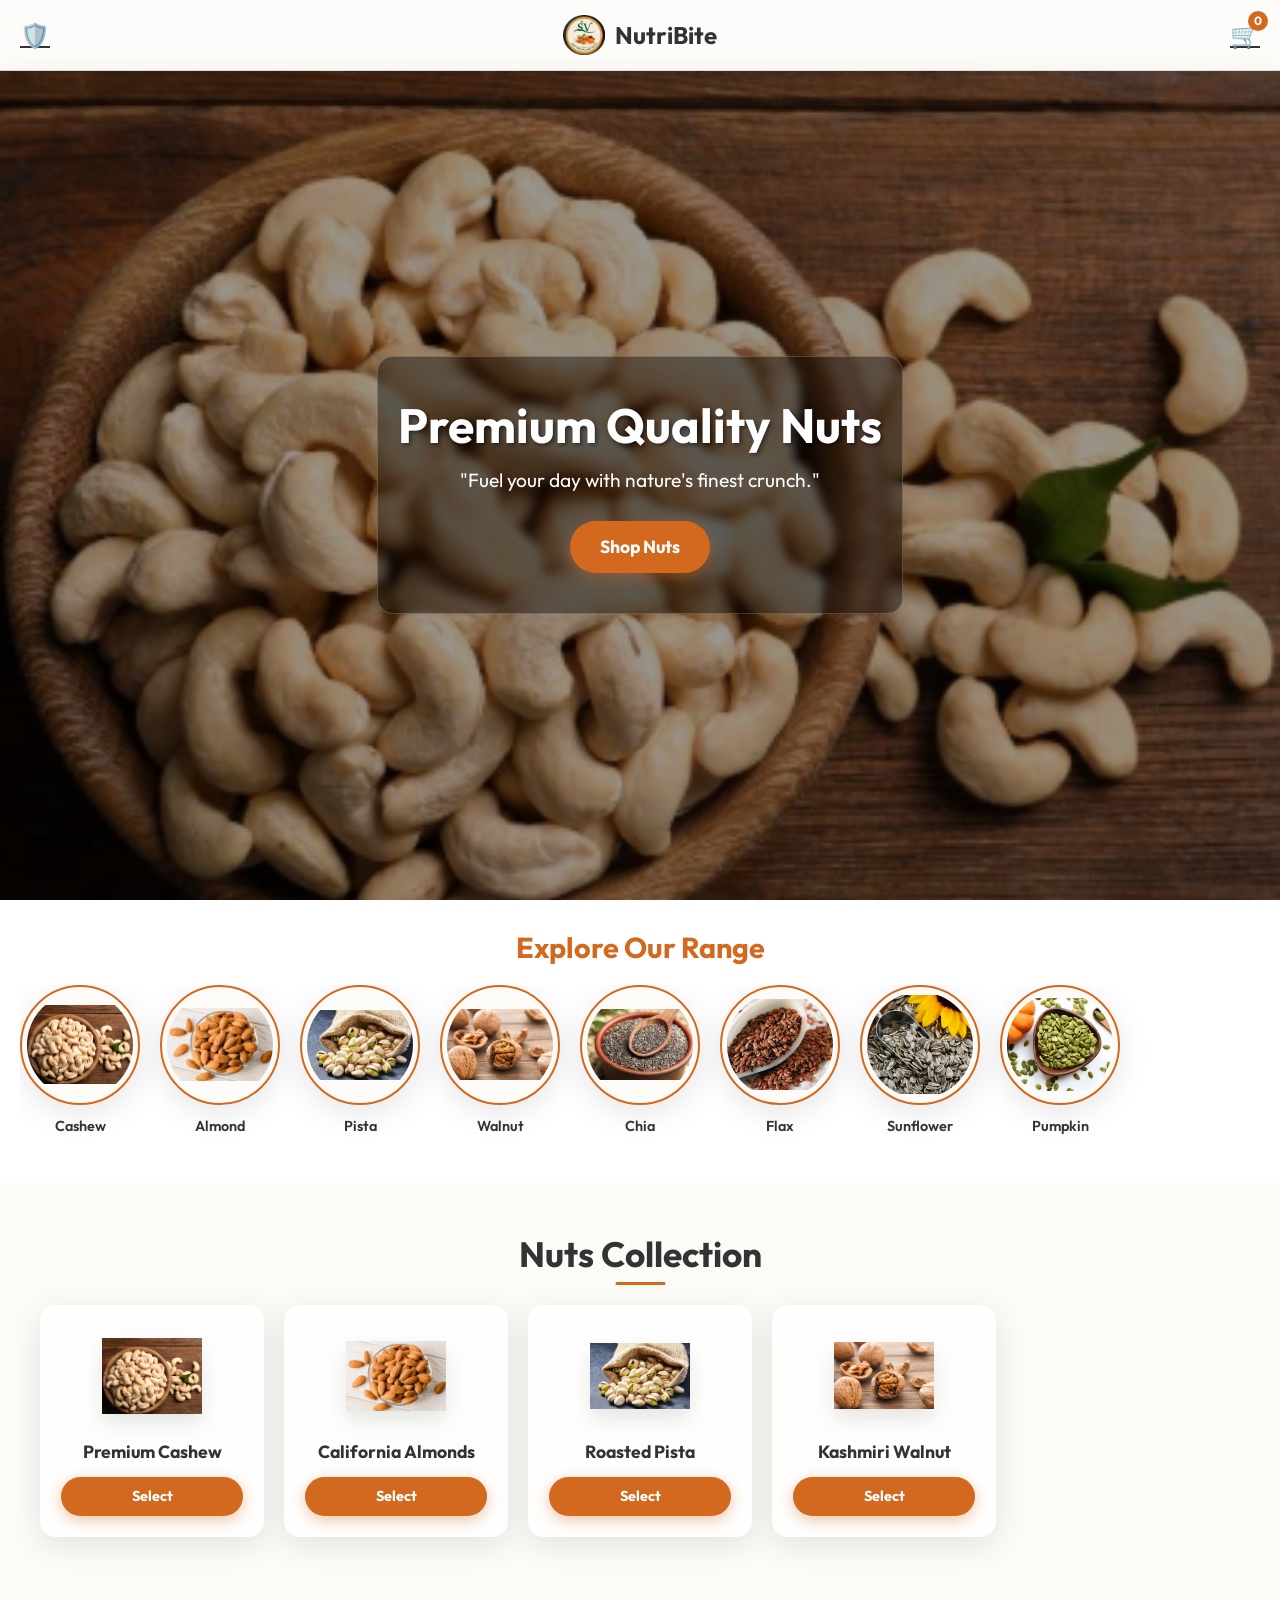
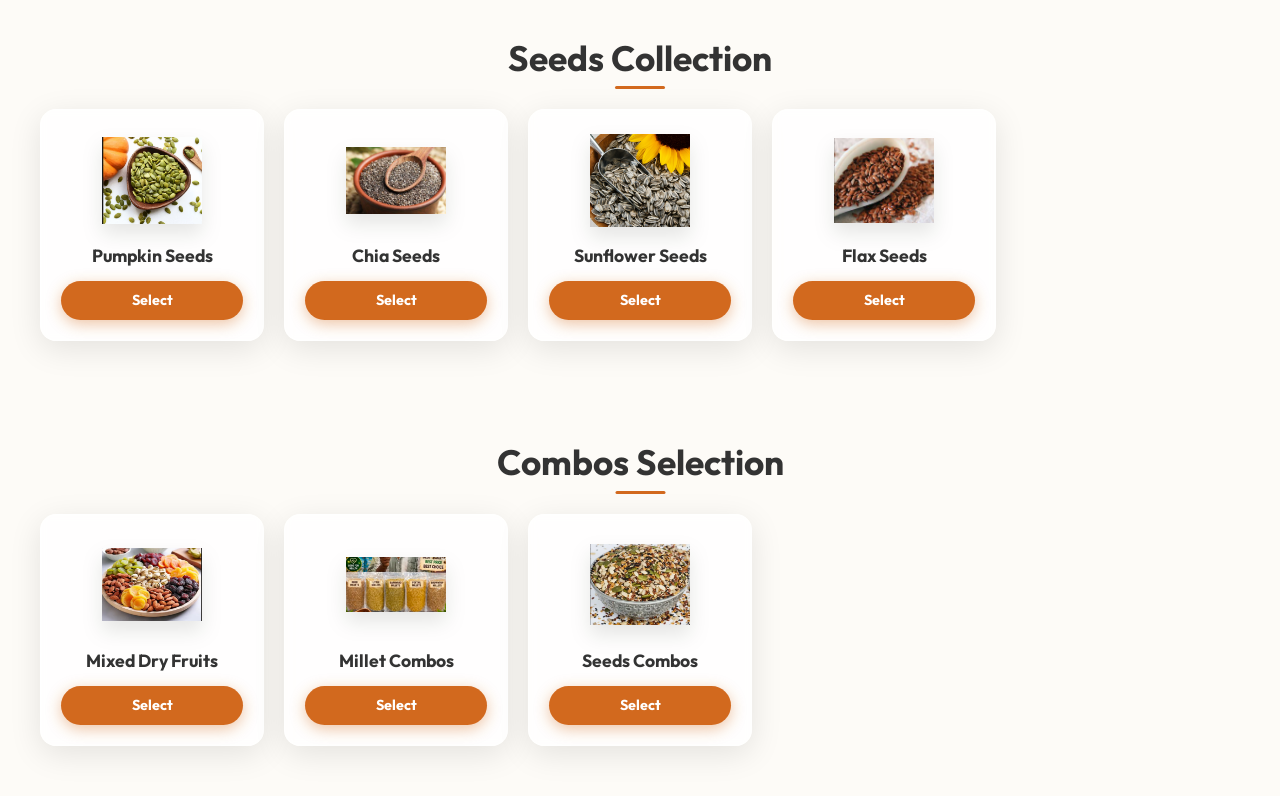
==== index.html @ 3ff00e0b "Initial commit" ====
<!DOCTYPE html>
<html lang="en">
<head>
  <meta charset="UTF-8">
  <meta name="viewport" content="width=device-width, initial-scale=1.0">
  <title>Premium Nuts & Seeds</title>
  <link href="https://fonts.googleapis.com/css2?family=Outfit:wght@300;400;600;700&display=swap" rel="stylesheet">
  <link rel="stylesheet" href="styles.css">
</head>
<body>

  <!-- Top Navigation -->
  <header>
    <a href="admin.html" class="icon-btn" title="Admin Access">🛡️</a>
    <a href="index.html" class="logo-container">
      <img src="logo.png" alt="Logo">
      <h2>NutriBite</h2>
    </a>
    <div class="header-icons">
      <a href="checkout.html" class="icon-btn" title="Cart">
        🛒<span id="cart-count" class="cart-count">0</span>
      </a>
    </div>
  </header>

  <main>
    <!-- Scrollable Hero Sections -->
    <div class="hero-container">
      <section class="hero-section hero-nuts" style="background-image: url('c1.png');">
        <div class="hero-content">
          <h1>Premium Quality Nuts</h1>
          <p>"Fuel your day with nature's finest crunch."</p>
          <a href="#nuts" class="shop-btn">Shop Nuts</a>
        </div>
      </section>

      <section class="hero-section hero-seeds" style="background-image: url('pum.png');">
        <div class="hero-content">
          <h1>Nutritious Seeds</h1>
          <p>"Top quality, hand-packed for your wellness."</p>
          <a href="#seeds" class="shop-btn">Shop Seeds</a>
        </div>
      </section>

      <section class="hero-section hero-combos" style="background-image: url('nut.png');">
        <div class="hero-content">
          <h1>Signature Combos</h1>
          <p>"The perfect blend of taste and health."</p>
          <a href="#combos" class="shop-btn">Shop Combos</a>
        </div>
      </section>
    </div>

    <!-- Sliding Circular Menu -->
    <section class="slider-container">
      <h2>Explore Our Range</h2>
      <div class="circular-slider">
        <a href="product.html?id=cashew" class="circle-item">
          <div class="circle-img-wrap"><img src="c1.png" alt="Cashew"></div>
          <span>Cashew</span>
        </a>
        <a href="product.html?id=almond" class="circle-item">
          <div class="circle-img-wrap"><img src="b1.png" alt="Almond"></div>
          <span>Almond</span>
        </a>
        <a href="product.html?id=pista" class="circle-item">
          <div class="circle-img-wrap"><img src="p1.png" alt="Pista"></div>
          <span>Pista</span>
        </a>
        <a href="product.html?id=walnut" class="circle-item">
          <div class="circle-img-wrap"><img src="w1.png" alt="Walnut"></div>
          <span>Walnut</span>
        </a>
        <a href="product.html?id=chia" class="circle-item">
          <div class="circle-img-wrap"><img src="chia.png" alt="Chia"></div>
          <span>Chia</span>
        </a>
        <a href="product.html?id=flax" class="circle-item">
          <div class="circle-img-wrap"><img src="flex.png" alt="Flax"></div>
          <span>Flax</span>
        </a>
        <a href="product.html?id=sunflower" class="circle-item">
          <div class="circle-img-wrap"><img src="sun.png" alt="Sunflower"></div>
          <span>Sunflower</span>
        </a>
        <a href="product.html?id=pumpkin" class="circle-item">
          <div class="circle-img-wrap"><img src="pum.png" alt="Pumpkin"></div>
          <span>Pumpkin</span>
        </a>
      </div>
    </section>

    <!-- Categories -->
    <section id="nuts" class="category-section">
      <h2>Nuts Collection</h2>
      <div class="product-grid" id="nuts-grid"></div>
    </section>

    <section id="seeds" class="category-section">
      <h2>Seeds Collection</h2>
      <div class="product-grid" id="seeds-grid"></div>
    </section>

    <section id="combos" class="category-section">
      <h2>Combos Selection</h2>
      <div class="product-grid" id="combos-grid"></div>
    </section>
  </main>

  <script src="app.js"></script>
  <script>
    // Render Products Grid
    function renderProducts() {
      const generateHTML = (items) => {
        return items.map(item => `
          <a href="product.html?id=${item.id}" class="product-card">
            <img src="${item.image}" alt="${item.name}">
            <h3>${item.name}</h3>
            <span class="shop-btn" style="padding: 8px 15px; font-size: 0.9rem; margin-top: 10px;">Select</span>
          </a>
        `).join('');
      };

      document.getElementById('nuts-grid').innerHTML = generateHTML(products.nuts);
      document.getElementById('seeds-grid').innerHTML = generateHTML(products.seeds);
      document.getElementById('combos-grid').innerHTML = generateHTML(products.combos);
    }
    
    document.addEventListener('DOMContentLoaded', renderProducts);
  </script>
</body>
</html>
---- styles.css ----
:root {
  --primary-color: #d2691e; /* Earthy orange/brown */
  --secondary-color: #556b2f; /* Dark olive green for seeds */
  --bg-color: #fdfbf7;
  --text-color: #333;
  --card-bg: rgba(255, 255, 255, 0.8);
  --glass-bg: rgba(255, 255, 255, 0.4);
  --glass-border: rgba(255, 255, 255, 0.5);
  --shadow: 0 8px 32px rgba(0, 0, 0, 0.1);
  --radius: 16px;
  --font-main: 'Outfit', sans-serif;
}

* {
  margin: 0;
  padding: 0;
  box-sizing: border-box;
  font-family: var(--font-main);
}

body {
  background-color: var(--bg-color);
  color: var(--text-color);
  overflow-x: hidden;
  line-height: 1.6;
}

/* Typography */
h1, h2, h3 {
  font-weight: 700;
  line-height: 1.2;
}

/* Top Bar */
header {
  position: fixed;
  top: 0;
  width: 100%;
  padding: 15px 20px;
  display: flex;
  justify-content: space-between;
  align-items: center;
  background: var(--glass-bg);
  backdrop-filter: blur(10px);
  -webkit-backdrop-filter: blur(10px);
  border-bottom: 1px solid var(--glass-border);
  z-index: 1000;
}

.logo-container {
  display: flex;
  align-items: center;
  gap: 10px;
  text-decoration: none;
  color: var(--text-color);
}

.logo-container img {
  height: 40px;
  width: auto;
}

.header-icons {
  display: flex;
  gap: 15px;
  align-items: center;
}

.icon-btn {
  background: none;
  border: none;
  font-size: 24px;
  cursor: pointer;
  color: var(--text-color);
  transition: transform 0.3s ease;
  position: relative;
}

.icon-btn:hover {
  transform: scale(1.1);
}

.cart-count {
  position: absolute;
  top: -5px;
  right: -8px;
  background: var(--primary-color);
  color: white;
  font-size: 12px;
  font-weight: bold;
  height: 20px;
  width: 20px;
  display: flex;
  align-items: center;
  justify-content: center;
  border-radius: 50%;
}

/* Main Content Padding for Fixed Header */
main {
  padding-top: 70px;
}

/* Scrollable Hero Sections */
.hero-container {
  height: calc(100vh - 70px);
  overflow-y: scroll;
  scroll-snap-type: y mandatory;
  -ms-overflow-style: none; /* IE and Edge */
  scrollbar-width: none; /* Firefox */
}

.hero-container::-webkit-scrollbar {
  display: none;
}

.hero-section {
  height: 100%;
  width: 100%;
  scroll-snap-align: start;
  position: relative;
  display: flex;
  flex-direction: column;
  justify-content: center;
  align-items: center;
  text-align: center;
  color: white;
  background-size: cover;
  background-position: center;
  padding: 20px;
}

.hero-section::before {
  content: '';
  position: absolute;
  top: 0;
  left: 0;
  right: 0;
  bottom: 0;
  background: rgba(0,0,0,0.4);
  z-index: 1;
}

.hero-content {
  position: relative;
  z-index: 2;
  background: rgba(0, 0, 0, 0.4);
  backdrop-filter: blur(5px);
  padding: 40px 20px;
  border-radius: var(--radius);
  border: 1px solid rgba(255,255,255,0.2);
  max-width: 600px;
  animation: fadeIn 1s ease-out;
}

.hero-content h1 {
  font-size: 3rem;
  margin-bottom: 10px;
  text-shadow: 2px 2px 4px rgba(0,0,0,0.5);
}

.hero-content p {
  font-size: 1.2rem;
  margin-bottom: 25px;
}

.shop-btn {
  display: inline-block;
  padding: 12px 30px;
  background: var(--primary-color);
  color: white;
  text-decoration: none;
  border-radius: 30px;
  font-weight: bold;
  font-size: 1.1rem;
  transition: all 0.3s ease;
  box-shadow: 0 4px 15px rgba(210, 105, 30, 0.4);
}

.shop-btn:hover {
  transform: translateY(-3px);
  box-shadow: 0 6px 20px rgba(210, 105, 30, 0.6);
}

.hero-seeds .shop-btn {
  background: var(--secondary-color);
  box-shadow: 0 4px 15px rgba(85, 107, 47, 0.4);
}

.hero-seeds .shop-btn:hover {
  box-shadow: 0 6px 20px rgba(85, 107, 47, 0.6);
}

/* Sliding Circular Menu */
.slider-container {
  padding: 30px 20px;
  background: white;
}

.slider-container h2 {
  text-align: center;
  margin-bottom: 20px;
  font-size: 1.8rem;
  color: var(--primary-color);
}

.circular-slider {
  display: flex;
  gap: 20px;
  overflow-x: auto;
  padding-bottom: 15px;
  scroll-behavior: smooth;
  -ms-overflow-style: none;
  scrollbar-width: none;
}

.circular-slider::-webkit-scrollbar {
  display: none;
}

.circle-item {
  flex: 0 0 auto;
  display: flex;
  flex-direction: column;
  align-items: center;
  gap: 10px;
  text-decoration: none;
  color: var(--text-color);
  transition: transform 0.3s ease;
}

.circle-item:hover {
  transform: translateY(-5px);
}

.circle-img-wrap {
  width: 80px;
  height: 80px;
  border-radius: 50%;
  background: var(--bg-color);
  box-shadow: var(--shadow);
  padding: 5px;
  display: flex;
  justify-content: center;
  align-items: center;
  overflow: hidden;
  border: 2px solid var(--primary-color);
}

.circle-img-wrap img {
  width: 100%;
  height: 100%;
  object-fit: contain;
  border-radius: 50%;
}

.circle-item span {
  font-weight: 600;
  font-size: 0.9rem;
}

/* Product Categories Layout */
.category-section {
  padding: 50px 20px;
}

.category-section h2 {
  text-align: center;
  font-size: 2.2rem;
  margin-bottom: 30px;
  position: relative;
  display: inline-block;
  left: 50%;
  transform: translateX(-50%);
}

.category-section h2::after {
  content: '';
  position: absolute;
  bottom: -10px;
  left: 50%;
  transform: translateX(-50%);
  width: 50px;
  height: 3px;
  background: var(--primary-color);
  border-radius: 2px;
}

.product-grid {
  display: grid;
  grid-template-columns: repeat(auto-fill, minmax(150px, 1fr));
  gap: 20px;
  max-width: 1200px;
  margin: 0 auto;
}

.product-card {
  background: var(--card-bg);
  border-radius: var(--radius);
  box-shadow: var(--shadow);
  padding: 20px;
  text-align: center;
  text-decoration: none;
  color: var(--text-color);
  transition: all 0.3s ease;
  backdrop-filter: blur(5px);
  border: 1px solid var(--glass-border);
  display: flex;
  flex-direction: column;
  justify-content: space-between;
}

.product-card:hover {
  transform: translateY(-8px);
  box-shadow: 0 12px 40px rgba(0, 0, 0, 0.15);
  border-color: var(--primary-color);
}

.product-card img {
  width: 100px;
  height: 100px;
  object-fit: contain;
  margin: 0 auto 15px auto;
  filter: drop-shadow(0 10px 10px rgba(0,0,0,0.1));
  transition: transform 0.3s ease;
}

.product-card:hover img {
  transform: scale(1.1);
}

.product-card h3 {
  font-size: 1.1rem;
  margin-bottom: 5px;
}

/* Animations */
@keyframes fadeIn {
  from { opacity: 0; transform: translateY(20px); }
  to { opacity: 1; transform: translateY(0); }
}

/* Media Queries for better layout on slightly larger screens */
@media (min-width: 768px) {
  .product-grid {
    grid-template-columns: repeat(auto-fill, minmax(200px, 1fr));
  }
  .circle-img-wrap {
    width: 120px;
    height: 120px;
  }
}
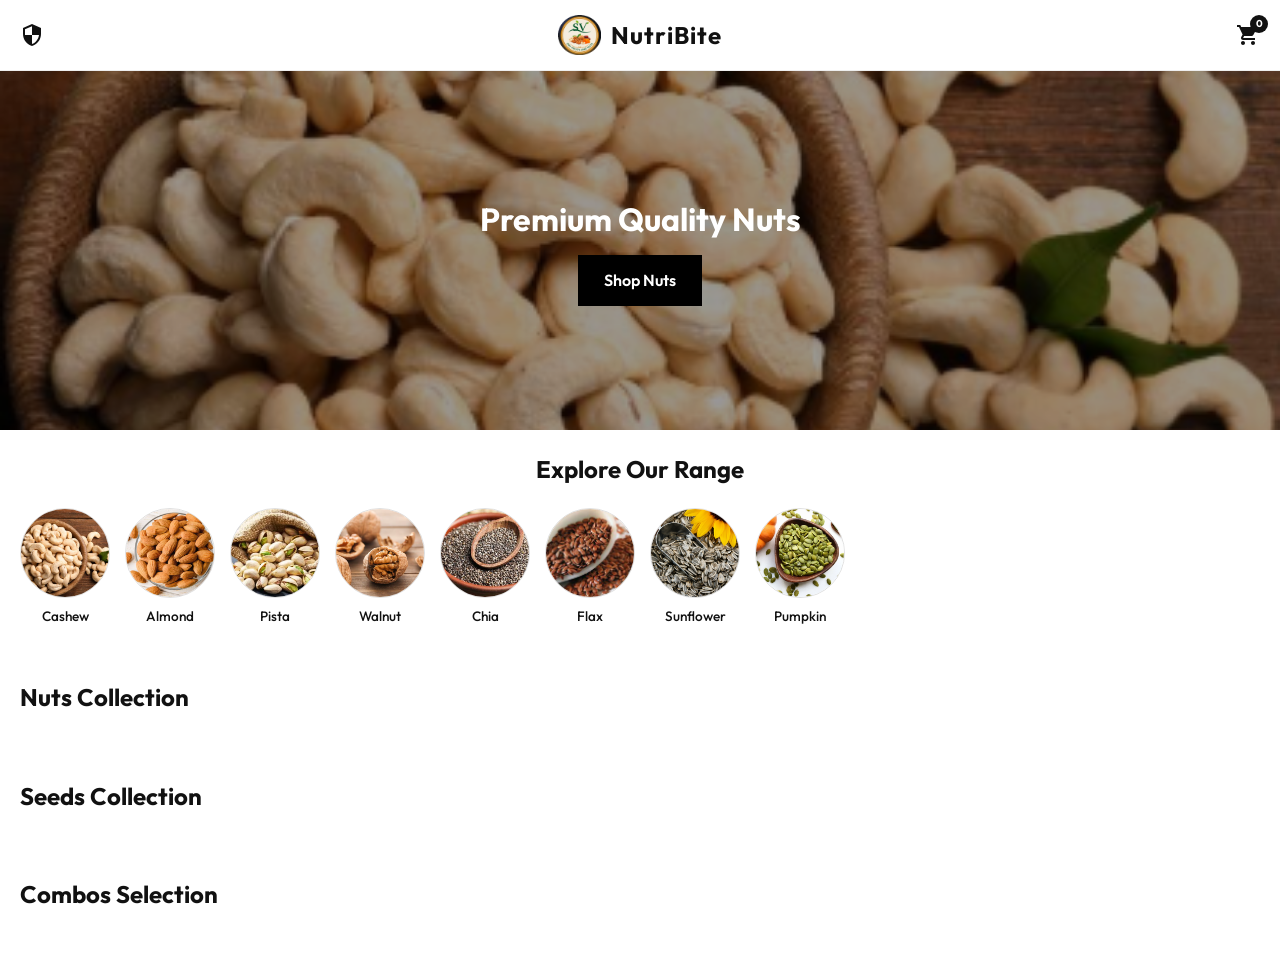
==== commit f5b71764: "Initial commit" ====
--- a/index.html
+++ b/index.html
@@ -4,49 +4,49 @@
   <meta charset="UTF-8">
   <meta name="viewport" content="width=device-width, initial-scale=1.0">
   <title>Premium Nuts & Seeds</title>
-  <link href="https://fonts.googleapis.com/css2?family=Outfit:wght@300;400;600;700&display=swap" rel="stylesheet">
+  <link href="https://fonts.googleapis.com/css2?family=Outfit:wght@300;400;500;600;700&display=swap" rel="stylesheet">
   <link rel="stylesheet" href="styles.css">
 </head>
 <body>
 
   <!-- Top Navigation -->
   <header>
-    <a href="admin.html" class="icon-btn" title="Admin Access">🛡️</a>
+    <a href="admin.html" class="icon-btn" title="Admin Access">
+      <svg class="icon-svg" viewBox="0 0 24 24"><path d="M12 1L3 5v6c0 5.55 3.84 10.74 9 12 5.16-1.26 9-6.45 9-12V5l-9-4zm0 10.99h7c-.53 4.12-3.28 7.79-7 8.94V12H5V6.3l7-3.11v8.8z"/></svg>
+    </a>
     <a href="index.html" class="logo-container">
       <img src="logo.png" alt="Logo">
-      <h2>NutriBite</h2>
+      <h2 style="font-weight: 700; letter-spacing: 1px;">NutriBite</h2>
     </a>
     <div class="header-icons">
       <a href="checkout.html" class="icon-btn" title="Cart">
-        🛒<span id="cart-count" class="cart-count">0</span>
+        <svg class="icon-svg" viewBox="0 0 24 24"><path d="M7 18c-1.1 0-1.99.9-1.99 2S5.9 22 7 22s2-.9 2-2-.9-2-2-2zM1 2v2h2l3.6 7.59-1.35 2.45c-.16.28-.25.61-.25.96 0 1.1.9 2 2 2h12v-2H7.42c-.14 0-.25-.11-.25-.25l.03-.12.9-1.63h7.45c.75 0 1.41-.41 1.75-1.03l3.58-6.49c.08-.14.12-.31.12-.48 0-.55-.45-1-1-1H5.21l-.94-2H1zm16 16c-1.1 0-1.99.9-1.99 2s.89 2 1.99 2 2-.9 2-2-.9-2-2-2z"/></svg>
+        <span id="cart-count" class="cart-count">0</span>
       </a>
     </div>
   </header>
 
   <main>
-    <!-- Scrollable Hero Sections -->
+    <!-- Scrollable Hero Sections (Horizontal) -->
     <div class="hero-container">
       <section class="hero-section hero-nuts" style="background-image: url('c1.png');">
         <div class="hero-content">
           <h1>Premium Quality Nuts</h1>
-          <p>"Fuel your day with nature's finest crunch."</p>
-          <a href="#nuts" class="shop-btn">Shop Nuts</a>
+          <a href="#nuts" class="shop-btn primary">Shop Nuts</a>
         </div>
       </section>
 
       <section class="hero-section hero-seeds" style="background-image: url('pum.png');">
         <div class="hero-content">
           <h1>Nutritious Seeds</h1>
-          <p>"Top quality, hand-packed for your wellness."</p>
-          <a href="#seeds" class="shop-btn">Shop Seeds</a>
+          <a href="#seeds" class="shop-btn primary">Shop Seeds</a>
         </div>
       </section>
 
       <section class="hero-section hero-combos" style="background-image: url('nut.png');">
         <div class="hero-content">
           <h1>Signature Combos</h1>
-          <p>"The perfect blend of taste and health."</p>
-          <a href="#combos" class="shop-btn">Shop Combos</a>
+          <a href="#combos" class="shop-btn primary">Shop Combos</a>
         </div>
       </section>
     </div>
@@ -111,14 +111,23 @@
   <script>
     // Render Products Grid
     function renderProducts() {
+      const allPrices = getPrices();
+      
       const generateHTML = (items) => {
-        return items.map(item => `
-          <a href="product.html?id=${item.id}" class="product-card">
-            <img src="${item.image}" alt="${item.name}">
-            <h3>${item.name}</h3>
-            <span class="shop-btn" style="padding: 8px 15px; font-size: 0.9rem; margin-top: 10px;">Select</span>
-          </a>
-        `).join('');
+        return items.map(item => {
+          // Display the 250g price on the main grid as default
+          const defaultPrice = allPrices[item.id] ? allPrices[item.id]['250g'] : 0;
+          return `
+            <a href="product.html?id=${item.id}" class="product-card">
+              <img src="${item.image}" alt="${item.name}">
+              <div class="product-card-body">
+                <h3>${item.name}</h3>
+                <div class="price">Rs. ${defaultPrice}.00</div>
+                <div class="shop-btn" style="display:block; padding: 10px; font-size: 0.9rem;">Add to cart</div>
+              </div>
+            </a>
+          `;
+        }).join('');
       };
 
       document.getElementById('nuts-grid').innerHTML = generateHTML(products.nuts);
--- a/styles.css
+++ b/styles.css
@@ -1,13 +1,10 @@
 :root {
-  --primary-color: #d2691e; /* Earthy orange/brown */
-  --secondary-color: #556b2f; /* Dark olive green for seeds */
-  --bg-color: #fdfbf7;
-  --text-color: #333;
-  --card-bg: rgba(255, 255, 255, 0.8);
-  --glass-bg: rgba(255, 255, 255, 0.4);
-  --glass-border: rgba(255, 255, 255, 0.5);
-  --shadow: 0 8px 32px rgba(0, 0, 0, 0.1);
-  --radius: 16px;
+  --primary-color: #000000; /* Professional Black/White theme based on references */
+  --secondary-color: #333;
+  --bg-color: #fff;
+  --text-color: #111;
+  --card-bg: #fff;
+  --radius: 4px;
   --font-main: 'Outfit', sans-serif;
 }
 
@@ -25,10 +22,11 @@
   line-height: 1.6;
 }
 
-/* Typography */
-h1, h2, h3 {
-  font-weight: 700;
-  line-height: 1.2;
+/* Icons (SVG styling) */
+.icon-svg {
+  width: 24px;
+  height: 24px;
+  fill: currentColor;
 }
 
 /* Top Bar */
@@ -40,10 +38,8 @@
   display: flex;
   justify-content: space-between;
   align-items: center;
-  background: var(--glass-bg);
-  backdrop-filter: blur(10px);
-  -webkit-backdrop-filter: blur(10px);
-  border-bottom: 1px solid var(--glass-border);
+  background: #fff;
+  border-bottom: 1px solid #eee;
   z-index: 1000;
 }
 
@@ -69,45 +65,43 @@
 .icon-btn {
   background: none;
   border: none;
-  font-size: 24px;
   cursor: pointer;
   color: var(--text-color);
-  transition: transform 0.3s ease;
+  display: flex;
+  align-items: center;
+  justify-content: center;
   position: relative;
-}
-
-.icon-btn:hover {
-  transform: scale(1.1);
 }
 
 .cart-count {
   position: absolute;
-  top: -5px;
+  top: -8px;
   right: -8px;
-  background: var(--primary-color);
+  background: var(--text-color);
   color: white;
-  font-size: 12px;
+  font-size: 10px;
   font-weight: bold;
-  height: 20px;
-  width: 20px;
+  height: 18px;
+  width: 18px;
   display: flex;
   align-items: center;
   justify-content: center;
   border-radius: 50%;
 }
 
-/* Main Content Padding for Fixed Header */
 main {
   padding-top: 70px;
 }
 
-/* Scrollable Hero Sections */
+/* Scrollable Hero Sections (Horizontal) */
 .hero-container {
-  height: calc(100vh - 70px);
-  overflow-y: scroll;
-  scroll-snap-type: y mandatory;
-  -ms-overflow-style: none; /* IE and Edge */
-  scrollbar-width: none; /* Firefox */
+  display: flex;
+  overflow-x: auto;
+  overflow-y: hidden;
+  scroll-snap-type: x mandatory;
+  height: 40vh; /* Banner height */
+  -ms-overflow-style: none; 
+  scrollbar-width: none; 
 }
 
 .hero-container::-webkit-scrollbar {
@@ -115,8 +109,7 @@
 }
 
 .hero-section {
-  height: 100%;
-  width: 100%;
+  flex: 0 0 100%;
   scroll-snap-align: start;
   position: relative;
   display: flex;
@@ -127,16 +120,12 @@
   color: white;
   background-size: cover;
   background-position: center;
-  padding: 20px;
 }
 
 .hero-section::before {
   content: '';
   position: absolute;
-  top: 0;
-  left: 0;
-  right: 0;
-  bottom: 0;
+  top: 0; left: 0; right: 0; bottom: 0;
   background: rgba(0,0,0,0.4);
   z-index: 1;
 }
@@ -144,71 +133,49 @@
 .hero-content {
   position: relative;
   z-index: 2;
-  background: rgba(0, 0, 0, 0.4);
-  backdrop-filter: blur(5px);
-  padding: 40px 20px;
-  border-radius: var(--radius);
-  border: 1px solid rgba(255,255,255,0.2);
-  max-width: 600px;
-  animation: fadeIn 1s ease-out;
+  padding: 20px;
 }
 
 .hero-content h1 {
-  font-size: 3rem;
+  font-size: 2rem;
   margin-bottom: 10px;
-  text-shadow: 2px 2px 4px rgba(0,0,0,0.5);
-}
-
-.hero-content p {
-  font-size: 1.2rem;
-  margin-bottom: 25px;
 }
 
 .shop-btn {
   display: inline-block;
-  padding: 12px 30px;
-  background: var(--primary-color);
-  color: white;
-  text-decoration: none;
-  border-radius: 30px;
-  font-weight: bold;
-  font-size: 1.1rem;
+  padding: 12px 25px;
+  background: #fff;
+  color: #000;
+  text-decoration: none;
+  border: 1px solid #000;
+  font-weight: 600;
+  cursor: pointer;
+  text-align: center;
   transition: all 0.3s ease;
-  box-shadow: 0 4px 15px rgba(210, 105, 30, 0.4);
-}
-
-.shop-btn:hover {
-  transform: translateY(-3px);
-  box-shadow: 0 6px 20px rgba(210, 105, 30, 0.6);
-}
-
-.hero-seeds .shop-btn {
-  background: var(--secondary-color);
-  box-shadow: 0 4px 15px rgba(85, 107, 47, 0.4);
-}
-
-.hero-seeds .shop-btn:hover {
-  box-shadow: 0 6px 20px rgba(85, 107, 47, 0.6);
+}
+
+.shop-btn.primary {
+  background: #000;
+  color: #fff;
 }
 
 /* Sliding Circular Menu */
 .slider-container {
-  padding: 30px 20px;
+  padding: 20px;
   background: white;
+  text-align: center;
 }
 
 .slider-container h2 {
-  text-align: center;
   margin-bottom: 20px;
-  font-size: 1.8rem;
-  color: var(--primary-color);
+  font-size: 1.5rem;
 }
 
 .circular-slider {
   display: flex;
-  gap: 20px;
+  gap: 15px;
   overflow-x: auto;
-  padding-bottom: 15px;
+  padding-bottom: 10px;
   scroll-behavior: smooth;
   -ms-overflow-style: none;
   scrollbar-width: none;
@@ -223,130 +190,190 @@
   display: flex;
   flex-direction: column;
   align-items: center;
-  gap: 10px;
-  text-decoration: none;
-  color: var(--text-color);
-  transition: transform 0.3s ease;
-}
-
-.circle-item:hover {
-  transform: translateY(-5px);
+  gap: 8px;
+  text-decoration: none;
+  color: var(--text-color);
 }
 
 .circle-img-wrap {
-  width: 80px;
-  height: 80px;
+  width: 90px;
+  height: 90px;
   border-radius: 50%;
-  background: var(--bg-color);
-  box-shadow: var(--shadow);
-  padding: 5px;
+  border: 1px solid #e0e0e0;
   display: flex;
   justify-content: center;
   align-items: center;
   overflow: hidden;
-  border: 2px solid var(--primary-color);
 }
 
 .circle-img-wrap img {
   width: 100%;
   height: 100%;
-  object-fit: contain;
-  border-radius: 50%;
+  object-fit: cover;
 }
 
 .circle-item span {
-  font-weight: 600;
-  font-size: 0.9rem;
-}
-
-/* Product Categories Layout */
+  font-size: 0.85rem;
+  font-weight: 500;
+}
+
+/* Product Grid */
 .category-section {
-  padding: 50px 20px;
+  padding: 20px;
 }
 
 .category-section h2 {
-  text-align: center;
-  font-size: 2.2rem;
-  margin-bottom: 30px;
-  position: relative;
-  display: inline-block;
-  left: 50%;
-  transform: translateX(-50%);
-}
-
-.category-section h2::after {
-  content: '';
-  position: absolute;
-  bottom: -10px;
-  left: 50%;
-  transform: translateX(-50%);
-  width: 50px;
-  height: 3px;
-  background: var(--primary-color);
-  border-radius: 2px;
+  font-size: 1.5rem;
+  margin-bottom: 20px;
 }
 
 .product-grid {
   display: grid;
-  grid-template-columns: repeat(auto-fill, minmax(150px, 1fr));
-  gap: 20px;
-  max-width: 1200px;
-  margin: 0 auto;
+  grid-template-columns: repeat(2, 1fr);
+  gap: 15px;
 }
 
 .product-card {
   background: var(--card-bg);
-  border-radius: var(--radius);
-  box-shadow: var(--shadow);
+  text-decoration: none;
+  color: var(--text-color);
+  display: flex;
+  flex-direction: column;
+}
+
+.product-card img {
+  width: 100%;
+  aspect-ratio: 1;
+  object-fit: cover;
+  border: 1px solid #eee;
+}
+
+.product-card-body {
+  padding: 10px 0;
+}
+
+.product-card h3 {
+  font-size: 1rem;
+  font-weight: 500;
+  margin-bottom: 5px;
+}
+
+.product-card .price {
+  font-size: 0.95rem;
+  font-weight: 600;
+  margin-bottom: 10px;
+}
+
+/* Notification Slider */
+.notification-panel {
+  position: fixed;
+  top: -100%;
+  left: 0;
+  width: 100%;
+  background: #eef9ee; /* Light green from reference */
+  z-index: 2000;
   padding: 20px;
-  text-align: center;
-  text-decoration: none;
-  color: var(--text-color);
-  transition: all 0.3s ease;
-  backdrop-filter: blur(5px);
-  border: 1px solid var(--glass-border);
+  box-shadow: 0 4px 15px rgba(0,0,0,0.1);
+  transition: top 0.4s ease-in-out;
+}
+
+.notification-panel.show {
+  top: 0;
+}
+
+.notif-header {
+  display: flex;
+  justify-content: space-between;
+  align-items: center;
+  margin-bottom: 15px;
+}
+
+.notif-header span {
+  display: flex;
+  align-items: center;
+  gap: 8px;
+  font-weight: 500;
+}
+
+.close-notif {
+  background: none;
+  border: none;
+  font-size: 1.2rem;
+  cursor: pointer;
+}
+
+.notif-item {
+  display: flex;
+  gap: 15px;
+  margin-bottom: 20px;
+}
+
+.notif-item img {
+  width: 60px;
+  height: 60px;
+  object-fit: cover;
+  border: 1px solid #ddd;
+}
+
+.notif-actions {
   display: flex;
   flex-direction: column;
-  justify-content: space-between;
-}
-
-.product-card:hover {
-  transform: translateY(-8px);
-  box-shadow: 0 12px 40px rgba(0, 0, 0, 0.15);
-  border-color: var(--primary-color);
-}
-
-.product-card img {
-  width: 100px;
-  height: 100px;
-  object-fit: contain;
-  margin: 0 auto 15px auto;
-  filter: drop-shadow(0 10px 10px rgba(0,0,0,0.1));
-  transition: transform 0.3s ease;
-}
-
-.product-card:hover img {
-  transform: scale(1.1);
-}
-
-.product-card h3 {
-  font-size: 1.1rem;
-  margin-bottom: 5px;
-}
-
-/* Animations */
-@keyframes fadeIn {
-  from { opacity: 0; transform: translateY(20px); }
-  to { opacity: 1; transform: translateY(0); }
-}
-
-/* Media Queries for better layout on slightly larger screens */
+  gap: 10px;
+}
+
+.notif-actions .btn-outline {
+  background: transparent;
+  border: 1px solid #000;
+  padding: 12px;
+  text-align: center;
+  text-decoration: none;
+  color: #000;
+  font-weight: 600;
+}
+
+.notif-actions .btn-solid {
+  background: #000;
+  border: 1px solid #000;
+  padding: 12px;
+  text-align: center;
+  text-decoration: none;
+  color: #fff;
+  font-weight: 600;
+}
+
+.continue-link {
+  text-align: center;
+  display: block;
+  margin-top: 15px;
+  color: #000;
+  text-decoration: underline;
+}
+
+/* Quantity Selector */
+.qty-selector {
+  display: inline-flex;
+  border: 1px solid #ddd;
+  align-items: center;
+}
+
+.qty-btn {
+  background: #f9f9f9;
+  border: none;
+  padding: 10px 15px;
+  font-size: 1rem;
+  cursor: pointer;
+}
+
+.qty-input {
+  width: 40px;
+  text-align: center;
+  border: none;
+  font-size: 1rem;
+  pointer-events: none;
+}
+
 @media (min-width: 768px) {
   .product-grid {
-    grid-template-columns: repeat(auto-fill, minmax(200px, 1fr));
+    grid-template-columns: repeat(4, 1fr);
   }
-  .circle-img-wrap {
-    width: 120px;
-    height: 120px;
-  }
-}
+}
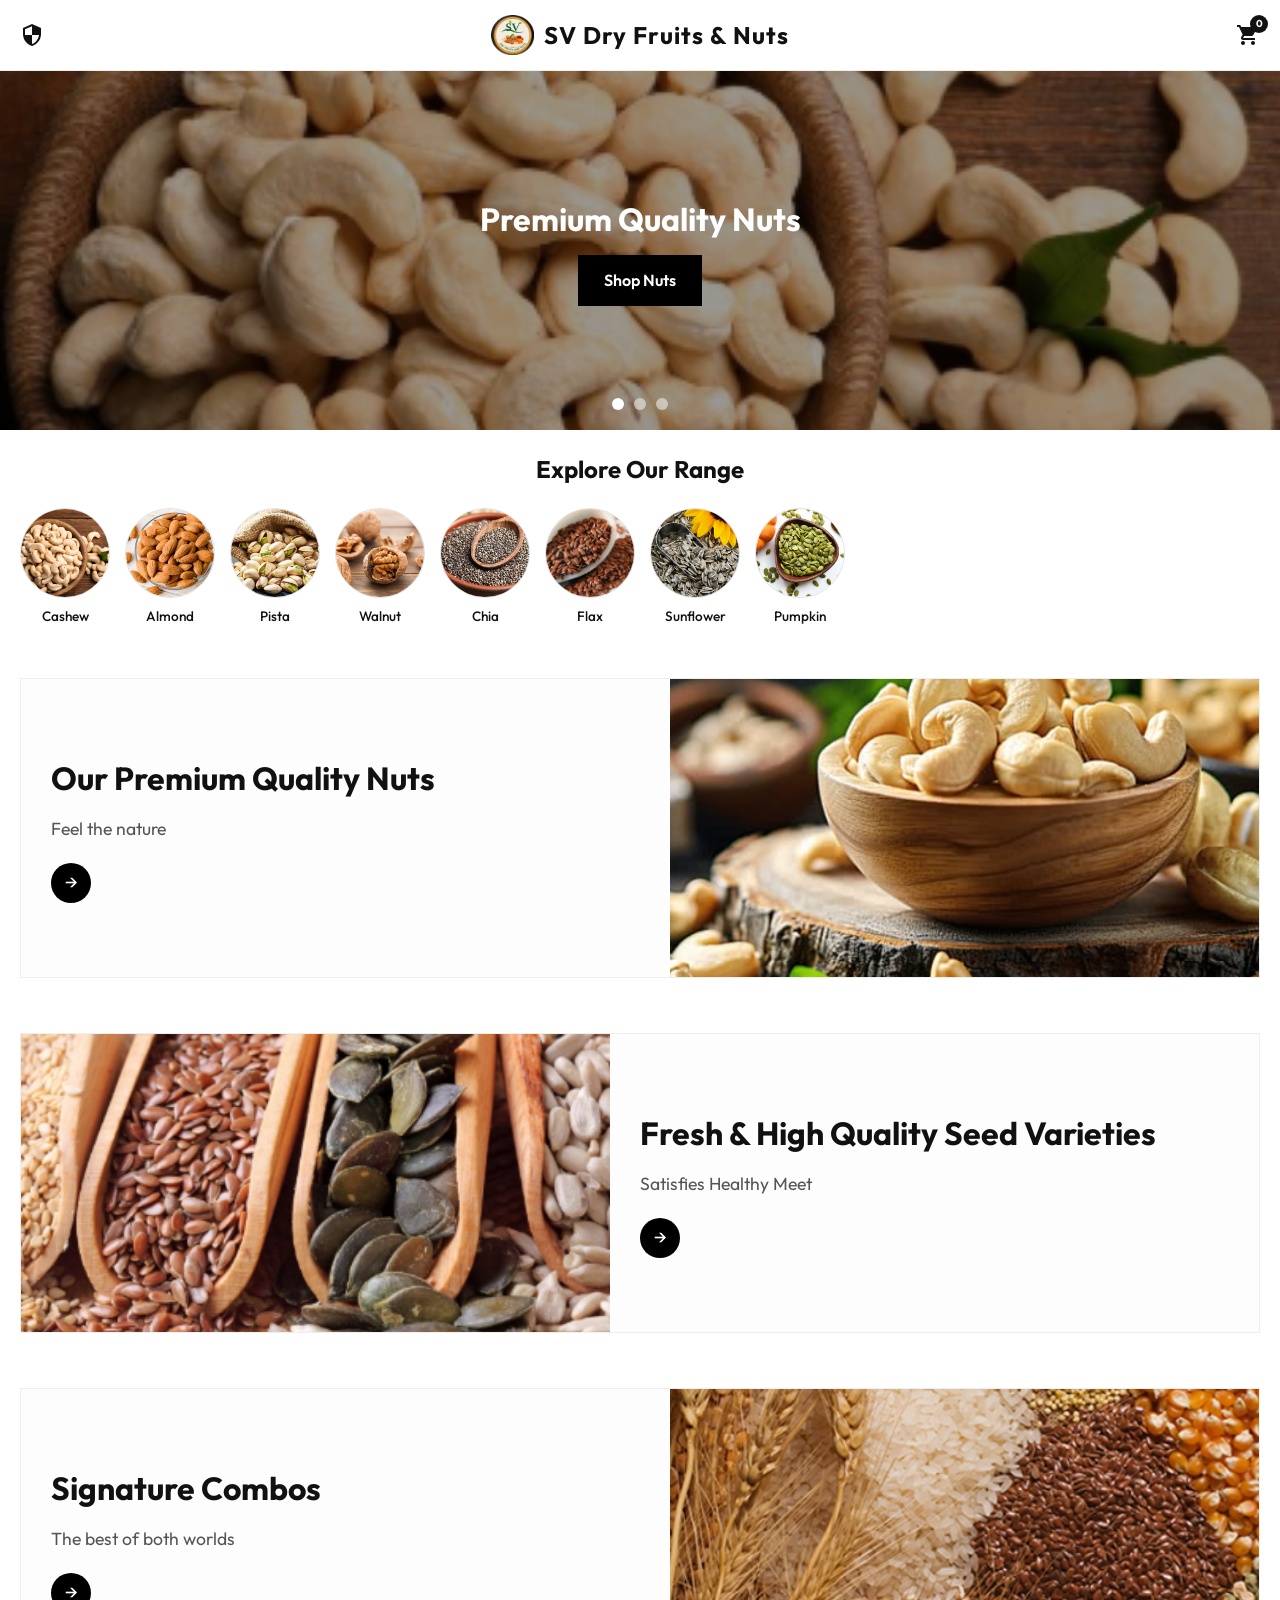
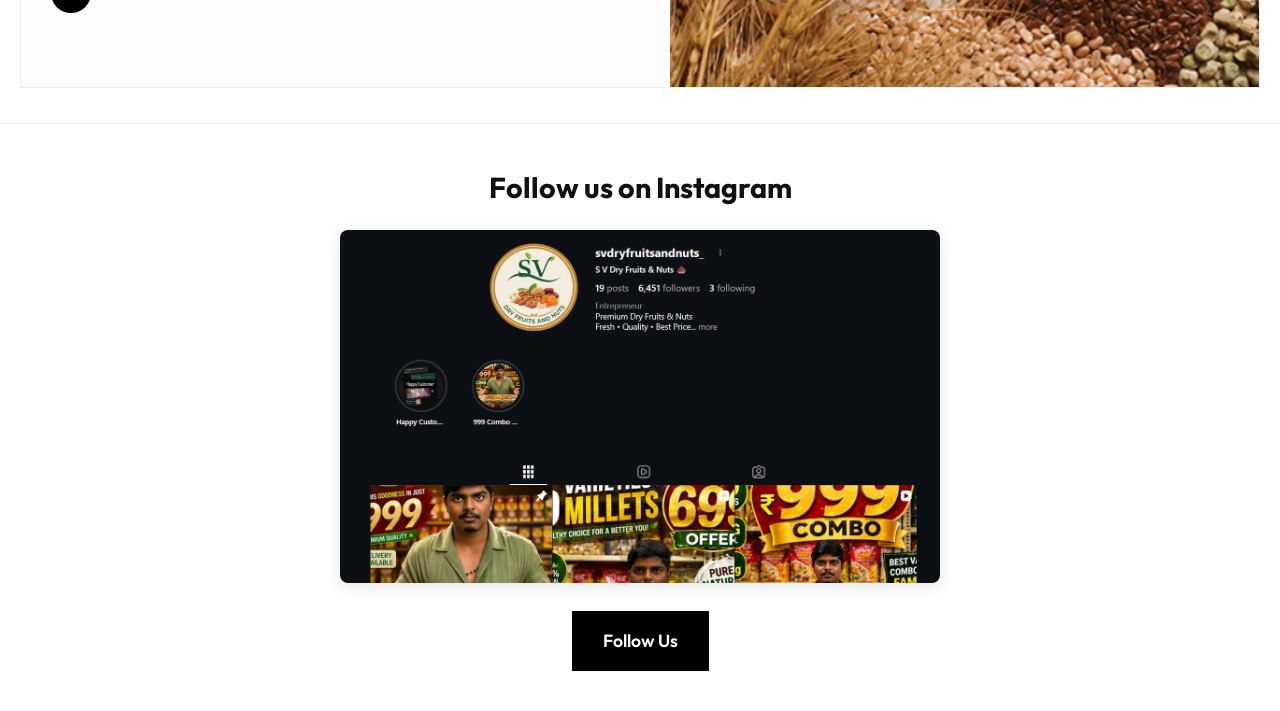
==== commit be16bcc9: "Initial commit" ====
--- a/index.html
+++ b/index.html
@@ -16,7 +16,7 @@
     </a>
     <a href="index.html" class="logo-container">
       <img src="logo.png" alt="Logo">
-      <h2 style="font-weight: 700; letter-spacing: 1px;">NutriBite</h2>
+      <h2 style="font-weight: 700; letter-spacing: 1px;">SV Dry Fruits & Nuts</h2>
     </a>
     <div class="header-icons">
       <a href="checkout.html" class="icon-btn" title="Cart">
@@ -27,28 +27,35 @@
   </header>
 
   <main>
-    <!-- Scrollable Hero Sections (Horizontal) -->
-    <div class="hero-container">
-      <section class="hero-section hero-nuts" style="background-image: url('c1.png');">
-        <div class="hero-content">
-          <h1>Premium Quality Nuts</h1>
-          <a href="#nuts" class="shop-btn primary">Shop Nuts</a>
-        </div>
-      </section>
+    <!-- Animated Hero Carousel -->
+    <div class="hero-wrapper">
+      <div class="hero-container" id="hero-slider">
+        <section class="hero-section hero-nuts" style="background-image: url('c1.png');">
+          <div class="hero-content">
+            <h1>Premium Quality Nuts</h1>
+            <a href="#nuts" class="shop-btn primary">Shop Nuts</a>
+          </div>
+        </section>
 
-      <section class="hero-section hero-seeds" style="background-image: url('pum.png');">
-        <div class="hero-content">
-          <h1>Nutritious Seeds</h1>
-          <a href="#seeds" class="shop-btn primary">Shop Seeds</a>
-        </div>
-      </section>
+        <section class="hero-section hero-seeds" style="background-image: url('pum.png');">
+          <div class="hero-content">
+            <h1>Nutritious Seeds</h1>
+            <a href="#seeds" class="shop-btn primary">Shop Seeds</a>
+          </div>
+        </section>
 
-      <section class="hero-section hero-combos" style="background-image: url('nut.png');">
-        <div class="hero-content">
-          <h1>Signature Combos</h1>
-          <a href="#combos" class="shop-btn primary">Shop Combos</a>
-        </div>
-      </section>
+        <section class="hero-section hero-combos" style="background-image: url('nut.png');">
+          <div class="hero-content">
+            <h1>Signature Combos</h1>
+            <a href="#combos" class="shop-btn primary">Shop Combos</a>
+          </div>
+        </section>
+      </div>
+      <div class="carousel-dots">
+        <div class="dot active" onclick="goToSlide(0)"></div>
+        <div class="dot" onclick="goToSlide(1)"></div>
+        <div class="dot" onclick="goToSlide(2)"></div>
+      </div>
     </div>
 
     <!-- Sliding Circular Menu -->
@@ -56,35 +63,35 @@
       <h2>Explore Our Range</h2>
       <div class="circular-slider">
         <a href="product.html?id=cashew" class="circle-item">
-          <div class="circle-img-wrap"><img src="c1.png" alt="Cashew"></div>
+          <div class="circle-img-wrap"><img src="c1.png" alt="Cashew" class="no-download"></div>
           <span>Cashew</span>
         </a>
         <a href="product.html?id=almond" class="circle-item">
-          <div class="circle-img-wrap"><img src="b1.png" alt="Almond"></div>
+          <div class="circle-img-wrap"><img src="b1.png" alt="Almond" class="no-download"></div>
           <span>Almond</span>
         </a>
         <a href="product.html?id=pista" class="circle-item">
-          <div class="circle-img-wrap"><img src="p1.png" alt="Pista"></div>
+          <div class="circle-img-wrap"><img src="p1.png" alt="Pista" class="no-download"></div>
           <span>Pista</span>
         </a>
         <a href="product.html?id=walnut" class="circle-item">
-          <div class="circle-img-wrap"><img src="w1.png" alt="Walnut"></div>
+          <div class="circle-img-wrap"><img src="w1.png" alt="Walnut" class="no-download"></div>
           <span>Walnut</span>
         </a>
         <a href="product.html?id=chia" class="circle-item">
-          <div class="circle-img-wrap"><img src="chia.png" alt="Chia"></div>
+          <div class="circle-img-wrap"><img src="chia.png" alt="Chia" class="no-download"></div>
           <span>Chia</span>
         </a>
         <a href="product.html?id=flax" class="circle-item">
-          <div class="circle-img-wrap"><img src="flex.png" alt="Flax"></div>
+          <div class="circle-img-wrap"><img src="flex.png" alt="Flax" class="no-download"></div>
           <span>Flax</span>
         </a>
         <a href="product.html?id=sunflower" class="circle-item">
-          <div class="circle-img-wrap"><img src="sun.png" alt="Sunflower"></div>
+          <div class="circle-img-wrap"><img src="sun.png" alt="Sunflower" class="no-download"></div>
           <span>Sunflower</span>
         </a>
         <a href="product.html?id=pumpkin" class="circle-item">
-          <div class="circle-img-wrap"><img src="pum.png" alt="Pumpkin"></div>
+          <div class="circle-img-wrap"><img src="pum.png" alt="Pumpkin" class="no-download"></div>
           <span>Pumpkin</span>
         </a>
       </div>
@@ -92,50 +99,73 @@
 
     <!-- Categories -->
     <section id="nuts" class="category-section">
-      <h2>Nuts Collection</h2>
-      <div class="product-grid" id="nuts-grid"></div>
+      <div class="category-banner">
+        <div class="category-banner-content">
+          <h2>Our Premium Quality Nuts</h2>
+          <p>Feel the nature</p>
+          <a href="category.html?type=nuts" class="banner-arrow-btn" style="text-decoration:none;">→</a>
+        </div>
+        <div class="category-banner-img" style="background-image: url('i1.png');"></div>
+      </div>
     </section>
 
     <section id="seeds" class="category-section">
-      <h2>Seeds Collection</h2>
-      <div class="product-grid" id="seeds-grid"></div>
+      <div class="category-banner">
+        <div class="category-banner-img" style="background-image: url('i2.png');"></div>
+        <div class="category-banner-content">
+          <h2>Fresh & High Quality Seed Varieties</h2>
+          <p>Satisfies Healthy Meet</p>
+          <a href="category.html?type=seeds" class="banner-arrow-btn" style="text-decoration:none;">→</a>
+        </div>
+      </div>
     </section>
 
     <section id="combos" class="category-section">
-      <h2>Combos Selection</h2>
-      <div class="product-grid" id="combos-grid"></div>
+      <div class="category-banner">
+        <div class="category-banner-content">
+          <h2>Signature Combos</h2>
+          <p>The best of both worlds</p>
+          <a href="category.html?type=combos" class="banner-arrow-btn" style="text-decoration:none;">→</a>
+        </div>
+        <div class="category-banner-img" style="background-image: url('i3.png');"></div>
+      </div>
+    </section>
+
+    <!-- Instagram Section -->
+    <section class="insta-section">
+      <h2>Follow us on Instagram</h2>
+      <img src="ins.png" alt="Instagram Profile" class="insta-image">
+      <br>
+      <a href="https://www.instagram.com/svdryfruitsandnuts_?igsh=ZTJxZHJrZHlqeW03" target="_blank" class="shop-btn primary" style="font-size: 1.1rem; padding: 15px 30px;">Follow Us</a>
     </section>
   </main>
 
   <script src="app.js"></script>
   <script>
     // Render Products Grid
-    function renderProducts() {
-      const allPrices = getPrices();
-      
-      const generateHTML = (items) => {
-        return items.map(item => {
-          // Display the 250g price on the main grid as default
-          const defaultPrice = allPrices[item.id] ? allPrices[item.id]['250g'] : 0;
-          return `
-            <a href="product.html?id=${item.id}" class="product-card">
-              <img src="${item.image}" alt="${item.name}">
-              <div class="product-card-body">
-                <h3>${item.name}</h3>
-                <div class="price">Rs. ${defaultPrice}.00</div>
-                <div class="shop-btn" style="display:block; padding: 10px; font-size: 0.9rem;">Add to cart</div>
-              </div>
-            </a>
-          `;
-        }).join('');
-      };
+    // Carousel Logic
+    let currentSlide = 0;
+    const slidesCount = 3;
+    const slider = document.getElementById('hero-slider');
+    const dots = document.querySelectorAll('.carousel-dots .dot');
 
-      document.getElementById('nuts-grid').innerHTML = generateHTML(products.nuts);
-      document.getElementById('seeds-grid').innerHTML = generateHTML(products.seeds);
-      document.getElementById('combos-grid').innerHTML = generateHTML(products.combos);
+    function updateSlider() {
+      if(!slider) return;
+      slider.style.transform = `translateX(-${currentSlide * 100}%)`;
+      dots.forEach((dot, index) => {
+        dot.classList.toggle('active', index === currentSlide);
+      });
     }
-    
-    document.addEventListener('DOMContentLoaded', renderProducts);
+
+    window.goToSlide = function(index) {
+      currentSlide = index;
+      updateSlider();
+    }
+
+    setInterval(() => {
+      currentSlide = (currentSlide + 1) % slidesCount;
+      updateSlider();
+    }, 4000);
   </script>
 </body>
 </html>
--- a/styles.css
+++ b/styles.css
@@ -93,24 +93,47 @@
   padding-top: 70px;
 }
 
-/* Scrollable Hero Sections (Horizontal) */
+/* Animated Hero Slider */
+.hero-wrapper {
+  position: relative;
+  width: 100%;
+  height: 40vh;
+  overflow: hidden;
+}
+
 .hero-container {
   display: flex;
-  overflow-x: auto;
-  overflow-y: hidden;
-  scroll-snap-type: x mandatory;
-  height: 40vh; /* Banner height */
-  -ms-overflow-style: none; 
-  scrollbar-width: none; 
-}
-
-.hero-container::-webkit-scrollbar {
-  display: none;
+  height: 100%;
+  width: 100%;
+  transition: transform 0.5s ease-in-out;
+}
+
+.carousel-dots {
+  position: absolute;
+  bottom: 20px;
+  left: 50%;
+  transform: translateX(-50%);
+  display: flex;
+  gap: 10px;
+  z-index: 10;
+}
+
+.dot {
+  width: 12px;
+  height: 12px;
+  border-radius: 50%;
+  background: rgba(255, 255, 255, 0.5);
+  cursor: pointer;
+  transition: background 0.3s;
+}
+
+.dot.active {
+  background: white;
 }
 
 .hero-section {
   flex: 0 0 100%;
-  scroll-snap-align: start;
+  height: 100%;
   position: relative;
   display: flex;
   flex-direction: column;
@@ -227,6 +250,71 @@
   margin-bottom: 20px;
 }
 
+/* Category Banners */
+.category-banner {
+  display: flex;
+  flex-direction: column;
+  background: #fdfdfd;
+  border: 1px solid #eee;
+  margin-bottom: 15px;
+  overflow: hidden;
+}
+
+.category-banner-content {
+  display: flex;
+  flex-direction: column;
+  justify-content: center;
+  flex: 1;
+  padding: 30px;
+}
+
+.category-banner-img {
+  flex: 1;
+  min-height: 200px;
+  background-size: cover;
+  background-position: center;
+}
+
+.category-banner h2 {
+  font-size: 2rem;
+  margin-bottom: 10px;
+}
+
+.category-banner p {
+  font-size: 1.1rem;
+  color: #555;
+  margin-bottom: 20px;
+}
+
+.banner-arrow-btn {
+  background: #000;
+  color: #fff;
+  border: none;
+  border-radius: 50%;
+  width: 40px;
+  height: 40px;
+  display: flex;
+  align-items: center;
+  justify-content: center;
+  cursor: pointer;
+  font-size: 1.2rem;
+  transition: transform 0.3s;
+}
+
+.banner-arrow-btn.open {
+  transform: rotate(90deg);
+}
+
+.category-grid-container {
+  max-height: 0;
+  overflow: hidden;
+  transition: max-height 0.6s ease-out;
+}
+
+.category-grid-container.open {
+  max-height: 3000px;
+}
+
 .product-grid {
   display: grid;
   grid-template-columns: repeat(2, 1fr);
@@ -376,4 +464,34 @@
   .product-grid {
     grid-template-columns: repeat(4, 1fr);
   }
-}
+  
+  .category-banner {
+    flex-direction: row;
+    height: 300px;
+  }
+}
+
+/* Instagram Section */
+.insta-section {
+  padding: 40px 20px;
+  text-align: center;
+  background: #fff;
+  border-top: 1px solid #eee;
+}
+.insta-section h2 {
+  font-size: 1.8rem;
+  margin-bottom: 20px;
+}
+.insta-image {
+  width: 100%;
+  max-width: 600px;
+  border-radius: 8px;
+  margin-bottom: 20px;
+  box-shadow: 0 4px 15px rgba(0,0,0,0.1);
+}
+
+/* Image Protection */
+.no-download {
+  pointer-events: none;
+  user-select: none;
+}
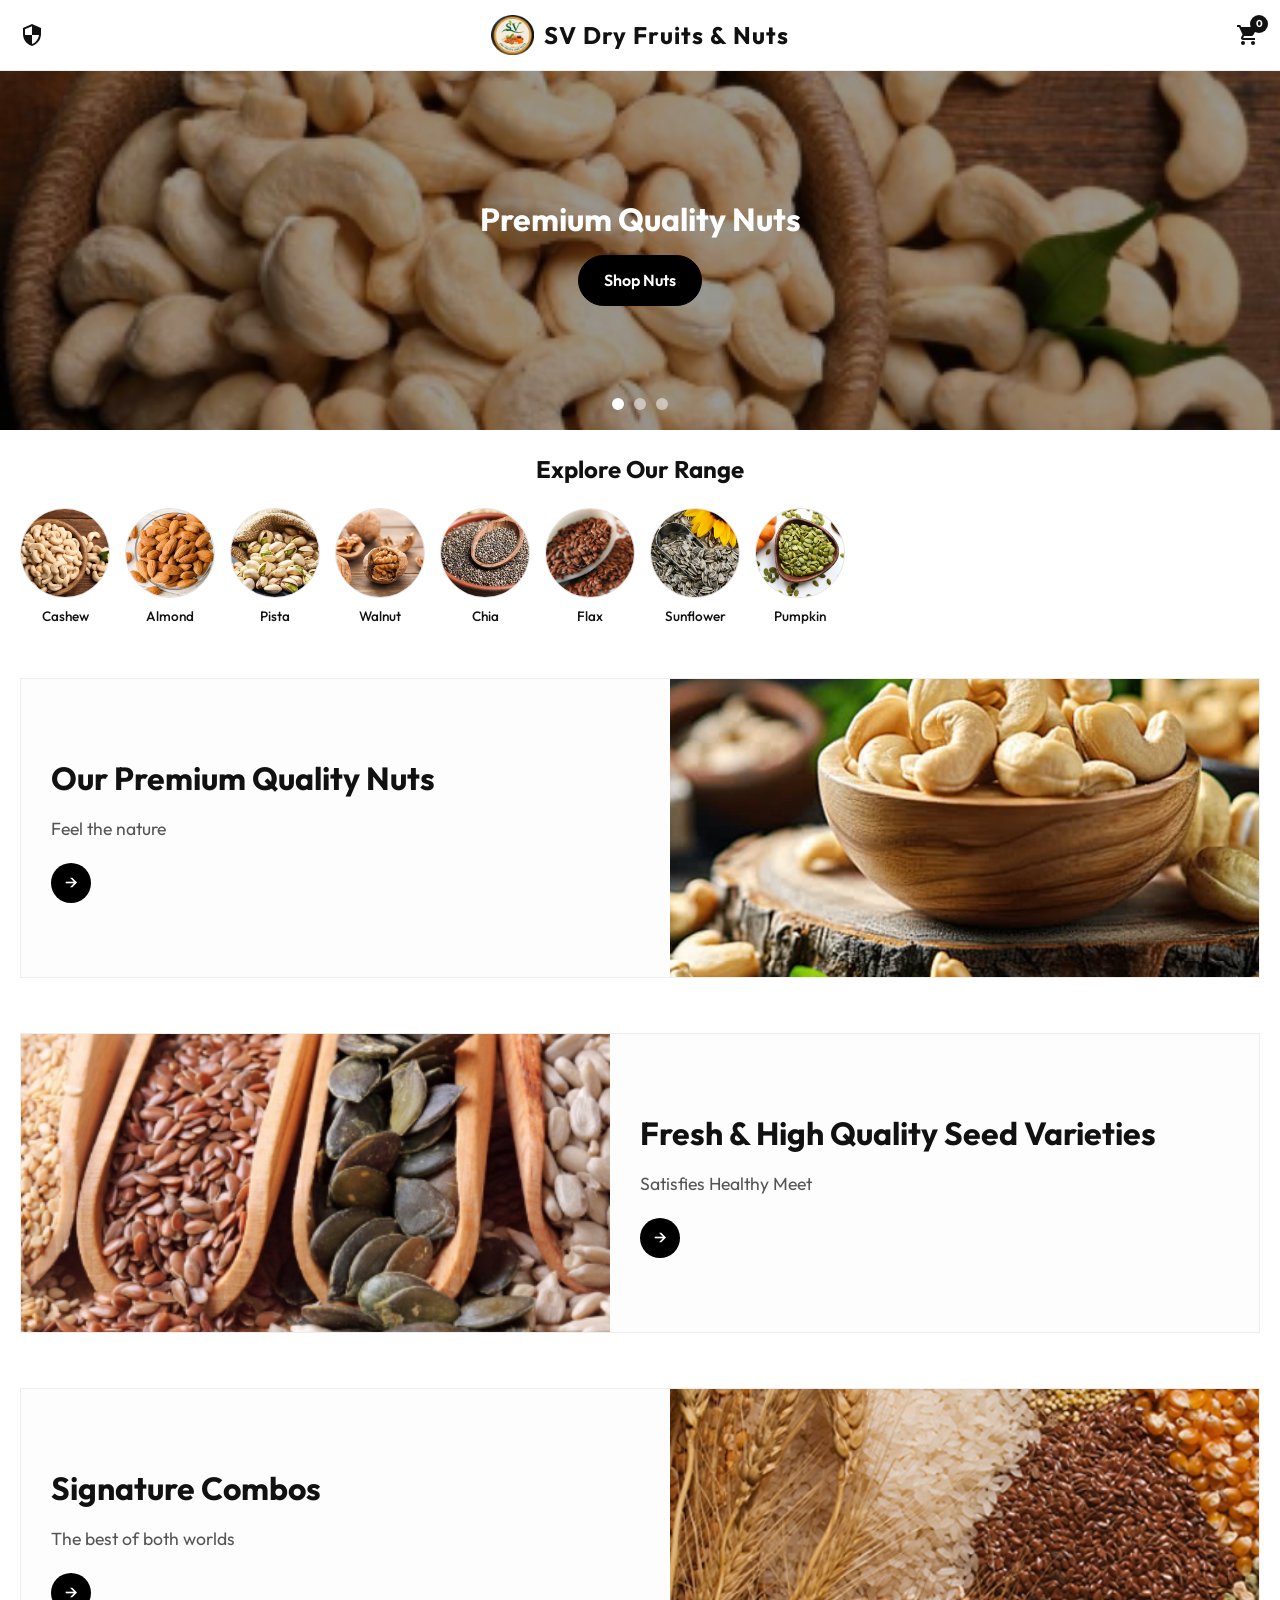
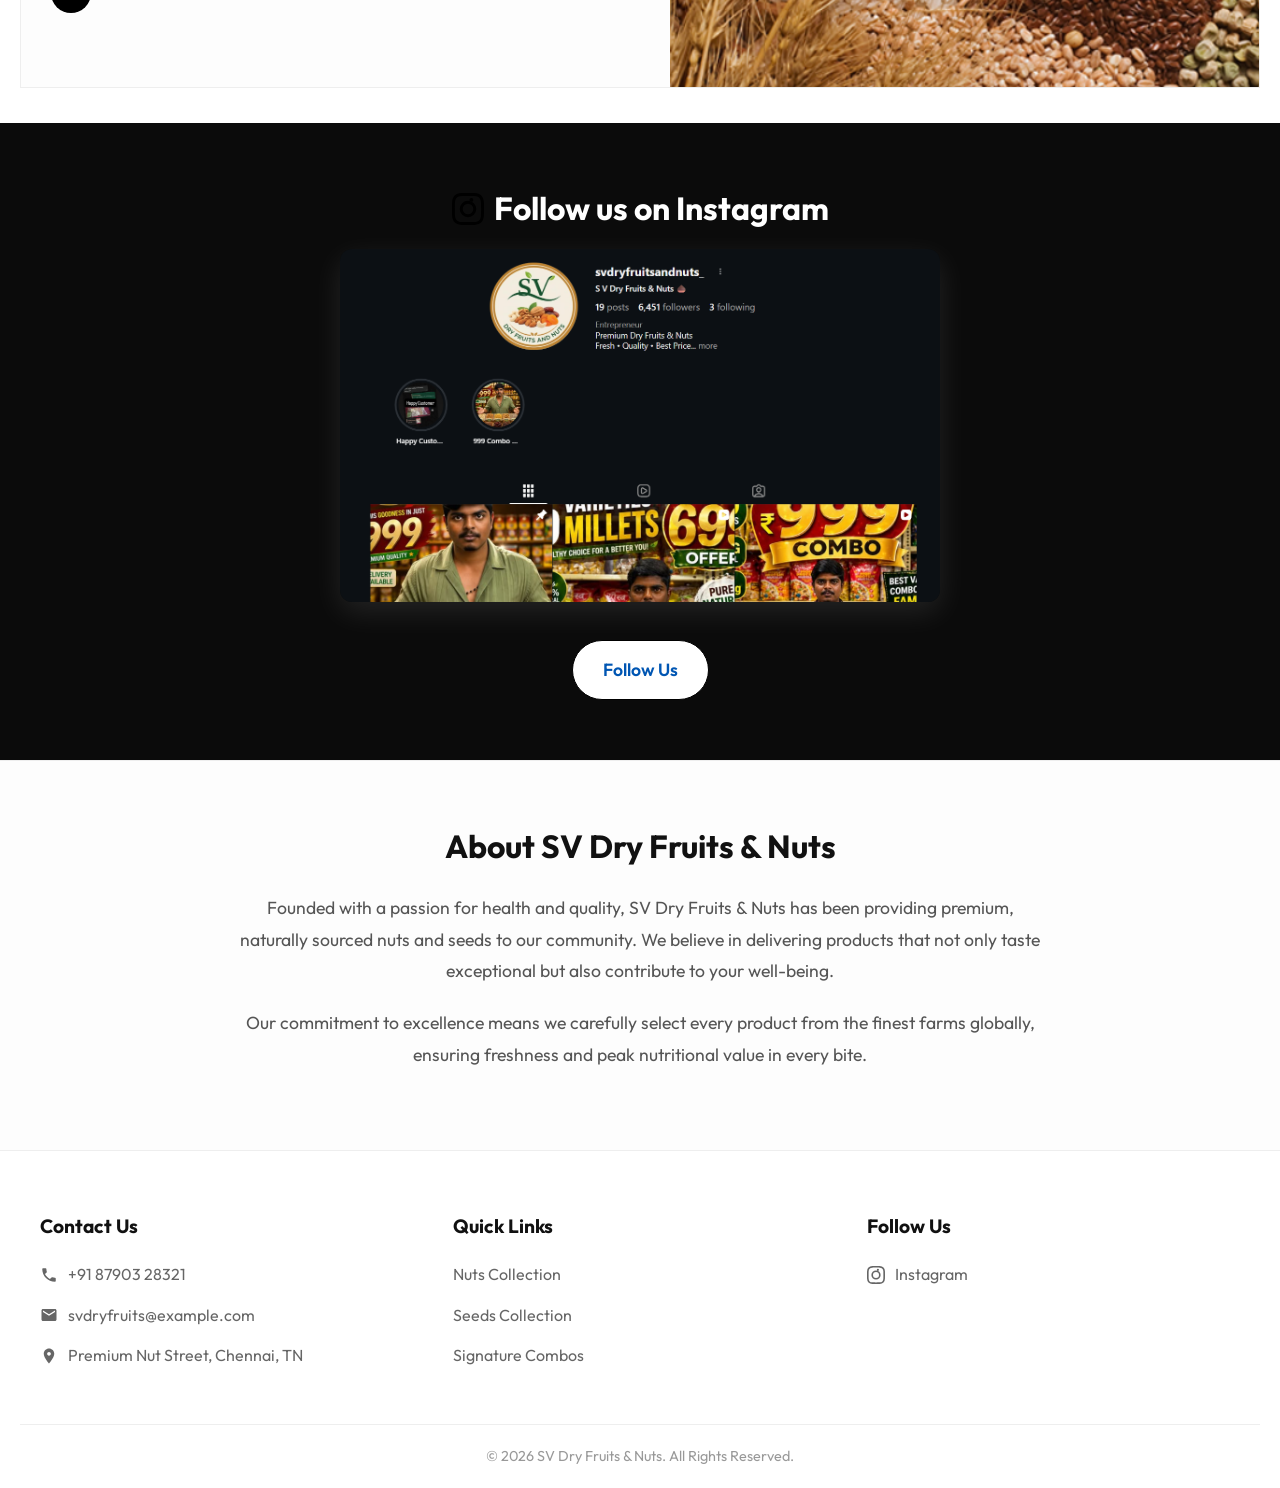
==== commit 58949993: "Initial commit" ====
--- a/index.html
+++ b/index.html
@@ -97,22 +97,21 @@
       </div>
     </section>
 
-    <!-- Categories -->
     <section id="nuts" class="category-section">
       <div class="category-banner">
-        <div class="category-banner-content">
+        <div class="category-banner-content scroll-animate fade-up">
           <h2>Our Premium Quality Nuts</h2>
           <p>Feel the nature</p>
           <a href="category.html?type=nuts" class="banner-arrow-btn" style="text-decoration:none;">→</a>
         </div>
-        <div class="category-banner-img" style="background-image: url('i1.png');"></div>
+        <div class="category-banner-img scroll-animate slide-right" style="background-image: url('i1.png');"></div>
       </div>
     </section>
 
     <section id="seeds" class="category-section">
       <div class="category-banner">
-        <div class="category-banner-img" style="background-image: url('i2.png');"></div>
-        <div class="category-banner-content">
+        <div class="category-banner-img scroll-animate slide-left" style="background-image: url('i2.png');"></div>
+        <div class="category-banner-content scroll-animate fade-up">
           <h2>Fresh & High Quality Seed Varieties</h2>
           <p>Satisfies Healthy Meet</p>
           <a href="category.html?type=seeds" class="banner-arrow-btn" style="text-decoration:none;">→</a>
@@ -122,21 +121,67 @@
 
     <section id="combos" class="category-section">
       <div class="category-banner">
-        <div class="category-banner-content">
+        <div class="category-banner-content scroll-animate fade-up">
           <h2>Signature Combos</h2>
           <p>The best of both worlds</p>
           <a href="category.html?type=combos" class="banner-arrow-btn" style="text-decoration:none;">→</a>
         </div>
-        <div class="category-banner-img" style="background-image: url('i3.png');"></div>
+        <div class="category-banner-img scroll-animate slide-right" style="background-image: url('i3.png');"></div>
       </div>
     </section>
 
     <!-- Instagram Section -->
     <section class="insta-section">
-      <h2>Follow us on Instagram</h2>
+      <svg aria-hidden="true" style="width:0;height:0;position:absolute;">
+        <linearGradient id="insta-grad" x1="0%" y1="100%" x2="100%" y2="0%">
+          <stop offset="0%" stop-color="#f09433" />
+          <stop offset="25%" stop-color="#e6683c" />
+          <stop offset="50%" stop-color="#dc2743" />
+          <stop offset="75%" stop-color="#cc2366" />
+          <stop offset="100%" stop-color="#bc1888" />
+        </linearGradient>
+      </svg>
+      <h2>
+        <svg class="insta-icon" viewBox="0 0 24 24"><path d="M12 2.163c3.204 0 3.584.012 4.85.07 3.252.148 4.771 1.691 4.919 4.919.058 1.265.069 1.645.069 4.849 0 3.205-.012 3.584-.069 4.849-.149 3.225-1.664 4.771-4.919 4.919-1.266.058-1.644.07-4.85.07-3.204 0-3.584-.012-4.849-.07-3.26-.149-4.771-1.699-4.919-4.92-.058-1.265-.07-1.644-.07-4.849 0-3.204.013-3.583.07-4.849.149-3.227 1.664-4.771 4.919-4.919 1.266-.057 1.645-.069 4.849-.069zM12 0C8.741 0 8.333.014 7.053.072 2.695.272.273 2.69.073 7.052.014 8.333 0 8.741 0 12c0 3.259.014 3.668.072 4.948.2 4.358 2.618 6.78 6.98 6.98C8.333 23.986 8.741 24 12 24c3.259 0 3.668-.014 4.948-.072 4.354-.2 6.782-2.618 6.979-6.98.059-1.28.073-1.689.073-4.948 0-3.259-.014-3.667-.072-4.947-.196-4.354-2.617-6.78-6.979-6.98C15.668.014 15.259 0 12 0zm0 5.838a6.162 6.162 0 100 12.324 6.162 6.162 0 000-12.324zM12 16a4 4 0 110-8 4 4 0 010 8zm3.98-10.834a1.44 1.44 0 11-2.88 0 1.44 1.44 0 012.88 0z"/></svg>
+        Follow us on Instagram
+      </h2>
       <img src="ins.png" alt="Instagram Profile" class="insta-image">
       <br>
-      <a href="https://www.instagram.com/svdryfruitsandnuts_?igsh=ZTJxZHJrZHlqeW03" target="_blank" class="shop-btn primary" style="font-size: 1.1rem; padding: 15px 30px;">Follow Us</a>
+      <a href="https://www.instagram.com/svdryfruitsandnuts_?igsh=ZTJxZHJrZHlqeW03" target="_blank" class="shop-btn primary" style="font-size: 1.1rem; padding: 15px 30px; background: #fff; color: #0056b3;">Follow Us</a>
+    </section>
+
+    <!-- About Us Section -->
+    <section class="about-section">
+      <div class="about-container">
+        <h2>About SV Dry Fruits & Nuts</h2>
+        <p>Founded with a passion for health and quality, SV Dry Fruits & Nuts has been providing premium, naturally sourced nuts and seeds to our community. We believe in delivering products that not only taste exceptional but also contribute to your well-being.</p>
+        <p>Our commitment to excellence means we carefully select every product from the finest farms globally, ensuring freshness and peak nutritional value in every bite.</p>
+      </div>
+    </section>
+
+    <!-- Contact & Footer Section -->
+    <section class="contact-footer">
+      <div class="footer-grid">
+        <div class="footer-col">
+          <h3>Contact Us</h3>
+          <p><svg class="icon-svg" style="width:18px;height:18px;" viewBox="0 0 24 24"><path d="M6.62 10.79c1.44 2.83 3.76 5.14 6.59 6.59l2.2-2.2c.27-.27.67-.36 1.02-.24 1.12.37 2.33.57 3.57.57.55 0 1 .45 1 1V20c0 .55-.45 1-1 1-9.39 0-17-7.61-17-17 0-.55.45-1 1-1h3.5c.55 0 1 .45 1 1 0 1.25.2 2.45.57 3.57.11.35.03.74-.25 1.02l-2.2 2.2z"/></svg> +91 87903 28321</p>
+          <p><svg class="icon-svg" style="width:18px;height:18px;" viewBox="0 0 24 24"><path d="M20 4H4c-1.1 0-1.99.9-1.99 2L2 18c0 1.1.9 2 2 2h16c1.1 0 2-.9 2-2V6c0-1.1-.9-2-2-2zm0 4l-8 5-8-5V6l8 5 8-5v2z"/></svg> svdryfruits@example.com</p>
+          <p><svg class="icon-svg" style="width:18px;height:18px;" viewBox="0 0 24 24"><path d="M12 2C8.13 2 5 5.13 5 9c0 5.25 7 13 7 13s7-7.75 7-13c0-3.87-3.13-7-7-7zm0 9.5c-1.38 0-2.5-1.12-2.5-2.5s1.12-2.5 2.5-2.5 2.5 1.12 2.5 2.5-1.12 2.5-2.5 2.5z"/></svg> Premium Nut Street, Chennai, TN</p>
+        </div>
+        <div class="footer-col">
+          <h3>Quick Links</h3>
+          <a href="#nuts">Nuts Collection</a>
+          <a href="#seeds">Seeds Collection</a>
+          <a href="#combos">Signature Combos</a>
+        </div>
+        <div class="footer-col">
+          <h3>Follow Us</h3>
+          <a href="https://www.instagram.com/svdryfruitsandnuts_?igsh=ZTJxZHJrZHlqeW03" target="_blank"><svg class="icon-svg" style="width:18px;height:18px;" viewBox="0 0 24 24"><path d="M12 2.163c3.204 0 3.584.012 4.85.07 3.252.148 4.771 1.691 4.919 4.919.058 1.265.069 1.645.069 4.849 0 3.205-.012 3.584-.069 4.849-.149 3.225-1.664 4.771-4.919 4.919-1.266.058-1.644.07-4.85.07-3.204 0-3.584-.012-4.849-.07-3.26-.149-4.771-1.699-4.919-4.92-.058-1.265-.07-1.644-.07-4.849 0-3.204.013-3.583.07-4.849.149-3.227 1.664-4.771 4.919-4.919 1.266-.057 1.645-.069 4.849-.069zM12 0C8.741 0 8.333.014 7.053.072 2.695.272.273 2.69.073 7.052.014 8.333 0 8.741 0 12c0 3.259.014 3.668.072 4.948.2 4.358 2.618 6.78 6.98 6.98C8.333 23.986 8.741 24 12 24c3.259 0 3.668-.014 4.948-.072 4.354-.2 6.782-2.618 6.979-6.98.059-1.28.073-1.689.073-4.948 0-3.259-.014-3.667-.072-4.947-.196-4.354-2.617-6.78-6.979-6.98C15.668.014 15.259 0 12 0zm0 5.838a6.162 6.162 0 100 12.324 6.162 6.162 0 000-12.324zM12 16a4 4 0 110-8 4 4 0 010 8zm3.98-10.834a1.44 1.44 0 11-2.88 0 1.44 1.44 0 012.88 0z"/></svg> Instagram</a>
+        </div>
+      </div>
+      <div class="footer-bottom">
+        &copy; 2026 SV Dry Fruits & Nuts. All Rights Reserved.
+      </div>
     </section>
   </main>
 
@@ -166,6 +211,26 @@
       currentSlide = (currentSlide + 1) % slidesCount;
       updateSlider();
     }, 4000);
+
+    // Scroll Animation Observer
+    const observerOptions = {
+      root: null,
+      rootMargin: '0px',
+      threshold: 0.15
+    };
+
+    const scrollObserver = new IntersectionObserver((entries, observer) => {
+      entries.forEach(entry => {
+        if (entry.isIntersecting) {
+          entry.target.classList.add('show');
+          observer.unobserve(entry.target);
+        }
+      });
+    }, observerOptions);
+
+    document.querySelectorAll('.scroll-animate').forEach((el) => {
+      scrollObserver.observe(el);
+    });
   </script>
 </body>
 </html>
--- a/styles.css
+++ b/styles.css
@@ -13,6 +13,10 @@
   padding: 0;
   box-sizing: border-box;
   font-family: var(--font-main);
+}
+
+html {
+  scroll-behavior: smooth;
 }
 
 body {
@@ -171,10 +175,15 @@
   color: #000;
   text-decoration: none;
   border: 1px solid #000;
+  border-radius: 50px;
   font-weight: 600;
   cursor: pointer;
   text-align: center;
   transition: all 0.3s ease;
+}
+
+.shop-btn:hover {
+  transform: scale(1.05);
 }
 
 .shop-btn.primary {
@@ -253,11 +262,18 @@
 /* Category Banners */
 .category-banner {
   display: flex;
-  flex-direction: column;
+  flex-direction: row;
   background: #fdfdfd;
   border: 1px solid #eee;
   margin-bottom: 15px;
   overflow: hidden;
+  height: 200px;
+  transition: transform 0.3s ease, box-shadow 0.3s ease;
+}
+
+.category-banner:hover {
+  transform: translateY(-5px);
+  box-shadow: 0 10px 25px rgba(0,0,0,0.1);
 }
 
 .category-banner-content {
@@ -265,7 +281,7 @@
   flex-direction: column;
   justify-content: center;
   flex: 1;
-  padding: 30px;
+  padding: 15px;
 }
 
 .category-banner-img {
@@ -276,14 +292,14 @@
 }
 
 .category-banner h2 {
-  font-size: 2rem;
-  margin-bottom: 10px;
+  font-size: 1.3rem;
+  margin-bottom: 8px;
 }
 
 .category-banner p {
-  font-size: 1.1rem;
+  font-size: 0.9rem;
   color: #555;
-  margin-bottom: 20px;
+  margin-bottom: 15px;
 }
 
 .banner-arrow-btn {
@@ -327,6 +343,12 @@
   color: var(--text-color);
   display: flex;
   flex-direction: column;
+  transition: transform 0.3s ease, box-shadow 0.3s ease;
+}
+
+.product-card:hover {
+  transform: translateY(-5px);
+  box-shadow: 0 10px 20px rgba(0,0,0,0.08);
 }
 
 .product-card img {
@@ -466,28 +488,114 @@
   }
   
   .category-banner {
-    flex-direction: row;
     height: 300px;
   }
+
+  .category-banner-content {
+    padding: 30px;
+  }
+
+  .category-banner h2 {
+    font-size: 2rem;
+    margin-bottom: 10px;
+  }
+
+  .category-banner p {
+    font-size: 1.1rem;
+    margin-bottom: 20px;
+  }
 }
 
 /* Instagram Section */
 .insta-section {
-  padding: 40px 20px;
-  text-align: center;
-  background: #fff;
-  border-top: 1px solid #eee;
+  padding: 60px 20px;
+  text-align: center;
+  background: #0b0b0b;
+  color: #fff;
 }
 .insta-section h2 {
-  font-size: 1.8rem;
-  margin-bottom: 20px;
+  font-size: 2rem;
+  margin-bottom: 15px;
+  display: flex;
+  align-items: center;
+  justify-content: center;
+  gap: 10px;
+}
+.insta-icon {
+  width: 32px;
+  height: 32px;
 }
 .insta-image {
   width: 100%;
   max-width: 600px;
-  border-radius: 8px;
+  border-radius: 12px;
+  margin-bottom: 30px;
+  box-shadow: 0 10px 30px rgba(255,255,255,0.1);
+  transition: transform 0.3s ease;
+}
+.insta-image:hover {
+  transform: scale(1.02);
+}
+
+/* About Us Section */
+.about-section {
+  padding: 60px 20px;
+  background: #fdfdfd;
+  text-align: center;
+  border-top: 1px solid #eee;
+}
+.about-container {
+  max-width: 800px;
+  margin: 0 auto;
+}
+.about-section h2 {
+  font-size: 2rem;
   margin-bottom: 20px;
-  box-shadow: 0 4px 15px rgba(0,0,0,0.1);
+}
+.about-section p {
+  font-size: 1.1rem;
+  color: #555;
+  line-height: 1.8;
+  margin-bottom: 20px;
+}
+
+/* Contact / Footer Section */
+.contact-footer {
+  background: #fff;
+  padding: 60px 20px 20px;
+  border-top: 1px solid #eee;
+}
+.footer-grid {
+  display: grid;
+  grid-template-columns: 1fr;
+  gap: 40px;
+  max-width: 1200px;
+  margin: 0 auto 40px;
+}
+@media (min-width: 768px) {
+  .footer-grid {
+    grid-template-columns: repeat(3, 1fr);
+  }
+}
+.footer-col h3 {
+  font-size: 1.2rem;
+  margin-bottom: 20px;
+}
+.footer-col p, .footer-col a {
+  color: #666;
+  text-decoration: none;
+  font-size: 1rem;
+  margin-bottom: 15px;
+  display: flex;
+  align-items: center;
+  gap: 10px;
+}
+.footer-bottom {
+  text-align: center;
+  padding-top: 20px;
+  border-top: 1px solid #eee;
+  color: #999;
+  font-size: 0.9rem;
 }
 
 /* Image Protection */
@@ -495,3 +603,26 @@
   pointer-events: none;
   user-select: none;
 }
+
+/* Scroll Animations */
+.scroll-animate {
+  opacity: 0;
+  transition: all 0.8s cubic-bezier(0.25, 0.46, 0.45, 0.94);
+}
+
+.slide-right {
+  transform: translateX(50%);
+}
+
+.slide-left {
+  transform: translateX(-50%);
+}
+
+.fade-up {
+  transform: translateY(30px);
+}
+
+.scroll-animate.show {
+  opacity: 1;
+  transform: translateX(0) translateY(0);
+}
